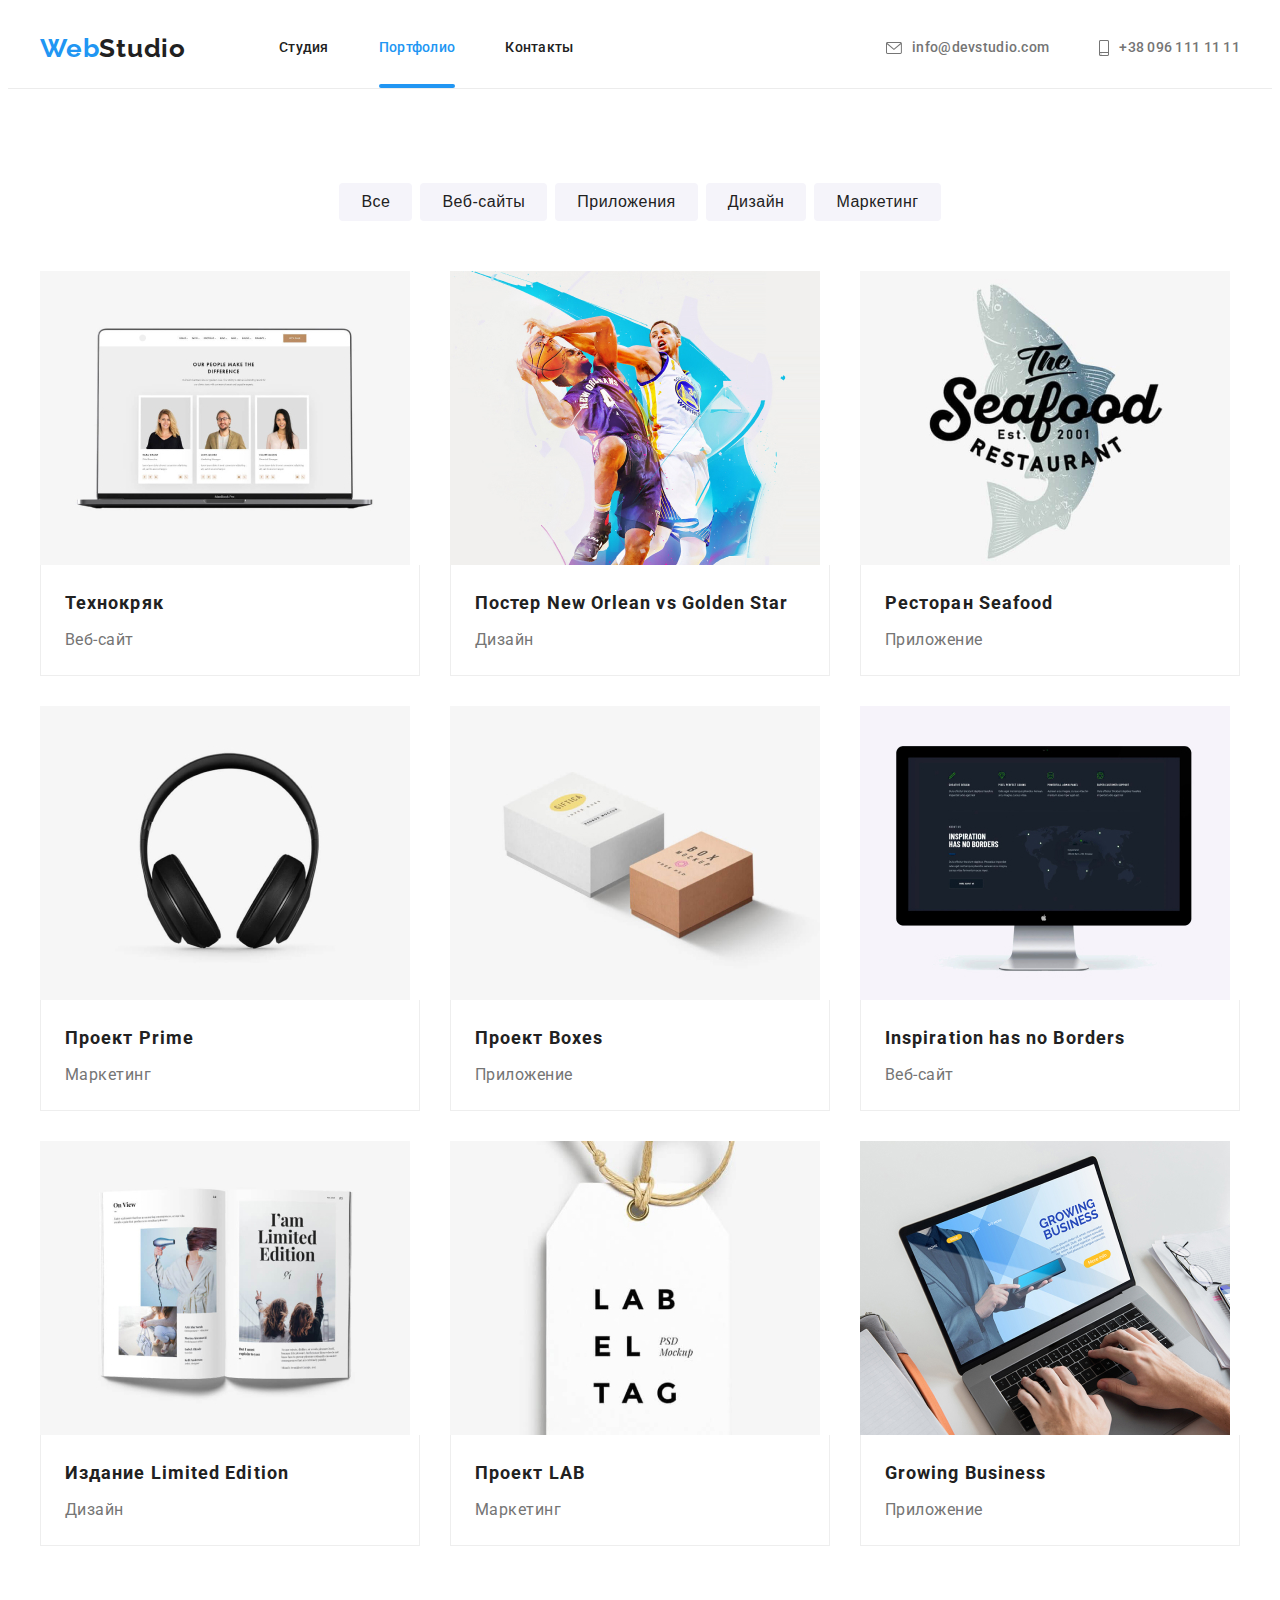
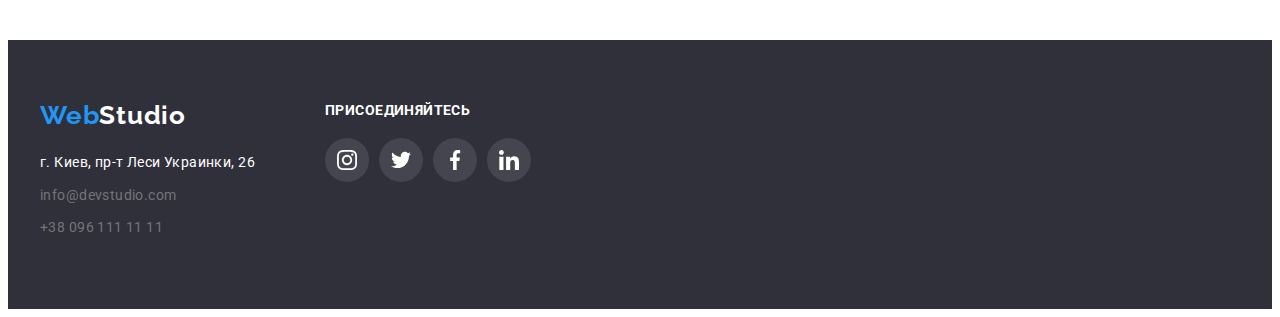
==== portfolio.html @ d43a2be7 "добавляет начальные файлы" ====
<!DOCTYPE html>
<html lang="ru">
<head>
    <meta charset="UTF-8">
    <meta name="viewport" content="width=device-width, initial-scale=1.0">
    <title>WebStudio</title>
    <link rel="stylesheet" href="https://cdnjs.cloudflare.com/ajax/libs/modern-normalize/1.0.0/modern-normalize.min.css" integrity="sha512-ISS7cAi1PEhQ8jnbJpJZMd29NlhNj4AWYyLOSp2CE/CsHxTCu+r+t0D2yoJudVrd0/8fTVPUVDzY5Tvli75u/g==" crossorigin="anonymous" />
    <link rel="preconnect" href="https://fonts.gstatic.com">
    <link href="https://fonts.googleapis.com/css2?family=Raleway:wght@700&family=Roboto:wght@400;500;700;900&display=swap" rel="stylesheet">
    <link rel="stylesheet" href="./css/style.css">
</head>

<body>
  <!-- Шапка сайта -->
   <!-- Шапка сайта -->
   <header class="header side-portfolio">

    <div class="container">
        <a class="logo" href="index.html">
            <span class="logo-web">Web</span><span class="logo-studio">Studio</span>
        </a>
        <nav class="nav-site">
            
            <ul class="nav-links" >
                <li class="item"> <a class="nav-link " href="./index.html" >Студия</a></li>
                <li class="item"> <a class="nav-link current" href="./portfolio.html" >Портфолио</a></li>
                <li class="item"> <a class="nav-link" href="" >Контакты</a></li>
            </ul>

        </nav>
        <ul class="nav-contact" >
            <li> <a class="contact-link email-link"  href="mailto:info@devstudio.com">
                <svg class="email-icon" >
                    <use href="./icon/symbol-defs.svg#icon-convert"></use>
                </svg>
                info@devstudio.com 
                </a>
            </li>
            <li> <a class="contact-link tel-link" href="tel:+380961111111" >
                <svg class="tel-icon" >
                    <use href="./icon/symbol-defs.svg#icon-phone"></use>
                </svg>
                +38 096 111 11 11
                </a>
            </li>
        </ul>
    </div>
             
    </header>
    <!--Уникальная информация -->
    <main>
        <section class="samples">
            <div class="container">
                <h1 class="visually-hidden">Наши работы</h1> <!--потом спрятать -->
                <ul class="list">
                    <li class="list-type"><button type="button" class="type-work">Все</button></li>
                    <li class="list-type"><button type="button" class="type-work">Веб-сайты</button></li>  
                    <li class="list-type"><button type="button" class="type-work">Приложения</button></li> 
                    <li class="list-type"><button type="button" class="type-work">Дизайн</button></li>
                    <li class="list-type"><button type="button" class="type-work">Маркетинг</button></li>
                </ul>

                <ul class="work-list">
                    <li class="work-project" >
                        <a class="project-link"  href="">
                            <div class="project-photo">
                                <img  src="./images/portfolio1.jpg" alt="Ноутбук">
                                <div class="overlay">
                                    <p class="overlay-text">
                                        Технокряк это современная площадка распространения коронавируса. Компании используют эту платформу для цифрового шпионажа и атак на защищённые сервера конкурентов.
                                    </p>
                                </div>
                            </div>
                            
                           <div class="project-content">
                                <h2 class="work-name">Технокряк</h2>
                                <p class="work-text">Веб-сайт</p>
                           </div> 
                        </a>
                    </li>
                    <li class="work-project" > 
                        <a class="project-link" href="">
                            <div class="project-photo">
                                <img class="project-photo" src="./images/portfolio2.jpg" alt="Баскетболисты">
                                <div class="overlay">
                                    <p class="overlay-text">
                                        Технокряк это современная площадка распространения коронавируса. Компании используют эту платформу для цифрового шпионажа и атак на защищённые сервера конкурентов.
                                    </p>
                                </div>
                            </div>
                            
                            <div class="project-content">
                                <h2 class="work-name">Постер New Orlean vs Golden Star</h2> 
                                <p class="work-text">Дизайн</p>
                            </div>
                            
                        </a>
                    </li>
                    <li class="work-project" > 
                        <a class="project-link" href="">
                            <div class="project-photo">
                                <img class="project-photo" src="./images/portfolio3.jpg" alt="Логотип ресторана">
                                <div class="overlay">
                                    <p class="overlay-text">
                                        Технокряк это современная площадка распространения коронавируса. Компании используют эту платформу для цифрового шпионажа и атак на защищённые сервера конкурентов.
                                    </p>
                                </div>
                            </div>
                            
                            <div class="project-content">
                                <h2 class="work-name">Ресторан Seafood</h2>
                                <p class="work-text">Приложение</p>
                            </div>
                            
                        </a>
                    </li>
                    <li class="work-project" > 
                        <a class="project-link" href="">
                            <div class="project-photo">
                                <img class="project-photo" src="./images/portfolio4.jpg" alt="Наушники">
                                <div class="overlay">
                                    <p class="overlay-text">
                                        Технокряк это современная площадка распространения коронавируса. Компании используют эту платформу для цифрового шпионажа и атак на защищённые сервера конкурентов.
                                    </p>
                                </div>
                            </div>
                            
                            <div class="project-content">
                                <h2 class="work-name">Проект Prime</h2>
                                <p class="work-text">Маркетинг</p>
                            </div>
                            
                        </a>
                    </li>
                    <li class="work-project" > 
                        <a class="project-link" href="">
                            <div class="project-photo">
                                <img class="project-photo" src="./images/portfolio5.jpg" alt="Белая и коричнева коробка">
                                <div class="overlay">
                                    <p class="overlay-text">
                                        Технокряк это современная площадка распространения коронавируса. Компании используют эту платформу для цифрового шпионажа и атак на защищённые сервера конкурентов.
                                    </p>
                                </div>
                            </div>
                            
                            <div class="project-content">
                                <h2 class="work-name">Проект Boxes</h2>
                                <p class="work-text">Приложение</p>
                            </div>
                            
                        </a>
                    </li>
                    <li class="work-project" > 
                        <a class="project-link" href="">
                            <div class="project-photo">
                                <img class="project-photo" src="./images/portfolio6.jpg" alt="Монитор">
                                <div class="overlay">
                                    <p class="overlay-text">
                                        Технокряк это современная площадка распространения коронавируса. Компании используют эту платформу для цифрового шпионажа и атак на защищённые сервера конкурентов.
                                    </p>
                                </div>
                            </div>
                            <div class="project-content">
                                <h2 class="work-name">Inspiration has no Borders</h2>
                                <p class="work-text">Веб-сайт</p>
                            </div>
                            
                        </a>
                    </li>
                    <li class="work-project" > 
                        <a class="project-link" href="">
                            <div class="project-photo">
                                <img class="project-photo" src="./images/portfolio7.jpg" alt="Книга">
                                <div class="overlay">
                                    <p class="overlay-text">
                                        Технокряк это современная площадка распространения коронавируса. Компании используют эту платформу для цифрового шпионажа и атак на защищённые сервера конкурентов.
                                    </p>
                                </div>
                            </div>
                            
                            <div class="project-content">
                                <h2 class="work-name">Издание Limited Edition</h2>
                                <p class="work-text">Дизайн</p>
                            </div>
                            
                        </a>
                    </li>
                    <li class="work-project" > 
                        <a class="project-link" href="">
                            <div class="project-photo"> 
                                <img class="project-photo" src="./images/portfolio8.jpg" alt="Логотип компании">
                                <div class="overlay">
                                    <p class="overlay-text">
                                        Технокряк это современная площадка распространения коронавируса. Компании используют эту платформу для цифрового шпионажа и атак на защищённые сервера конкурентов.
                                    </p>
                                </div>
                            </div>
                            <div class="project-content">
                                <h2 class="work-name">Проект LAB</h2>
                                <p class="work-text">Маркетинг</p>
                            </div>
                            
                        </a>
                    </li>
                    <li class="work-project" > 
                        <a class="project-link" href="">
                            <div class="project-photo">
                                <img class="project-photo" src="./images/portfolio9.jpg" alt="Работа на ноутбуком">
                                <div class="overlay">
                                    <p class="overlay-text">
                                        Технокряк это современная площадка распространения коронавируса. Компании используют эту платформу для цифрового шпионажа и атак на защищённые сервера конкурентов.
                                    </p>
                                </div>

                            </div>
                            
                            <div class="project-content">
                                <h2 class="work-name">Growing Business</h2>
                                <p class="work-text">Приложение</p>
                            </div>
                            
                        </a>
                    </li>
                </ul>
            </div>
            
        </section>
    </main>
    <!--Подвал-->
    <footer>
        <div class="container footer-part">
            <div class="nav-footer">
                 <a class="logo-footer" href="index.html" >
                     <span class="logo-web" >Web</span><span class="logo-studio" >Studio</span>
                 </a>
 
                 <address>
                     г. Киев, пр-т Леси Украинки, 26
                 </address> 
 
                 <ul class="contact-footer" >
                     <li> <a class="footer-link" href="mailto:info@devstudio.com" >info@devstudio.com </a></li>
                     <li> <a class="tel-footer footer-link" href="tel:+380961111111" >+38 096 111 11 11</a></li>
                 </ul>
            </div>
            
             <div class="social-footer">
                 <p class="action">присоединяйтесь</p>
                 <ul class="company-links">
                     <li class="choose-social">
                         <a class="company-social" href="">
                             <svg class="master-icon" >
                                 <use href="./icon/symbol-defs.svg#icon-instagram"></use>
                             </svg>
                         </a>
                     </li>
                     <li class="choose-social">
                         <a class="company-social" href="">
                             <svg class="master-icon">
                                 <use href="./icon/symbol-defs.svg#icon-twitter"></use>
                             </svg>
                         </a>
                     </li>
                     <li class="choose-social">
                         <a class="company-social" href="">
                             <svg class="master-icon">
                                 <use href="./icon/symbol-defs.svg#icon-facebook"></use>
                             </svg>
                         </a>
                     </li>
                     <li class="choose-social">
                         <a class="company-social" href="">
                             <svg class="master-icon">
                                 <use href="./icon/symbol-defs.svg#icon-linkedin"></use>
                             </svg>
                         </a>
                     </li>
                 </ul>
             </div>
        </div>
     </footer>
</body>
</html>
---- css/style.css ----
/*основные цвета страницы
цвет основного текста - color: #212121 ;
вторичный цвет - color: #757575;
белый - #ffffff;
акцент - color: #2196F3;
фоны - background: #2F303A;
background: #E5E5E5;
background: #F5F4FA;
 */
 :root{
     --main-color: #212121; 
     --sec-color: #757575;
     --accent-color: #2196F3;
 }

 
 body{
    font-family: 'Roboto', sans-serif;
    color: var(--main-color);
 }
main{
    background-color: #ffffff;
}

 a{
     text-decoration: none;
 }
 li{
     list-style: none;
 }
 h1,
 h2,
 h3,
 ul,
 p{
     margin: 0;
 }
 img{
     display: block;
     max-width: 100%;
     height: auto;
 }
 .container{
    margin-left: auto;
    margin-right: auto;
    width: 1200px;
    padding-left: 15px;
    padding-right: 15px;
    /* outline: 2px solid tomato; */
 }
 .visually-hidden{
     position: absolute;
     clip: rect(0 0 0 0);
     width: 1px;
     height: 1px;
     margin: -1px;
 }
 

 /*header*/
 .header > .container{
     display: flex;
     align-items: center;
 }

 .logo{
     margin-right: 93px;
 }
 
.logo-web{
    color:var(--accent-color) ;
}
.logo-studio{
    color:var(--main-color) ;
}
.logo-web,
.logo-studio{

    font-family: 'Raleway', sans-serif;
    font-weight: bold;
    font-size: 26px;
    line-height: 1.19;
    letter-spacing: 0.03em;
}

.nav-links,
.nav-contact{
    display: flex;
}
.nav-links{
    padding: 0px;
}

.nav-links > .item:not(:last-child){
   margin-right: 50px; 
}


 .nav-link,
 .contact-link{
     
    display: block;
    padding-top: 32px;
    padding-bottom: 32px;

     color: var(--main-color);
    font-weight: 500;
    font-size: 14px;
    line-height: 1.14;
    letter-spacing: 0.02em;
    transition: color 250ms cubic-bezier(0.4, 0, 0.2, 1);
 }
 .nav-link:hover,
 .nav-link:focus{
     color: var(--accent-color);
    
 }
 .nav-site .nav-link.current{
     color:var(--accent-color) ;
 }
 .item{
     position: relative;
 }
 .current::before{
     content: "";
     position: absolute;
     display: inline-block;

     bottom: 0px;
     left: 0px;
     width: 100%;
     height: 4px;
     border-radius: 2px;
     background-color: var(--accent-color);
 }

 .nav-contact{
     margin-left: auto;
     padding: 0px;
 }

 
.contact-link{
    color: var(--sec-color) ;
}

.contact-link:hover,
.contact-link:focus{
    color:var(--accent-color) ;
    
}
.email-link{
    display: flex;
    align-items: center;
    
    margin-right: 50px;
}
.email-icon{
    width: 16px;
    height: 12px;
    margin-right: 10px;
    fill: currentcolor;
    
}
.tel-link{
    display:flex;
    align-items: center;
}
.tel-icon{
    width: 10px;
    height: 16px;
    margin-right: 10px;
    fill: currentcolor;

}


    

/*main*/
.hero{
    background-color:#C4C4C4;
    text-align: center;
    background-image:linear-gradient(
        to right,rgba(47, 48, 58, 0.4),
                 rgba(47, 48, 58, 0.4)),
    url(../images/bghero.jpg);
    background-repeat: no-repeat;
    background-position: center;
    /* background-size: cover; */
}

.hero-container{
    max-width: 1600px;
    height: 600px;
              
    padding-top: 200px;
    padding-bottom: 200px;
}


.hero-title{
    display: inline-block;
    margin-top: 0;
    margin-bottom: 30px;
    width: 696px;
    

    color: #ffffff;
    font-weight: 900;
    font-size: 44px;
    line-height: 1.36;
    text-align: center;
    letter-spacing: 0.06em;
    text-transform: uppercase;
}
.button{
    display: flex;
    align-items: center;
    min-width: 200px;
    height: 50px;
    border: 0px solid var(--accent-color);
    border-radius: 4px;
    padding: 10px 32px;
    margin-right: auto;
    margin-left: auto;
    

    background-color:var(--accent-color) ;
    color: #ffffff;
    font-weight: 700;
    font-size: 16px;
    line-height: 1.87;
    text-align: center;    
    letter-spacing: 0.06em;
    cursor:pointer
}

    /* strengths-container */
.strengths-plus{
    padding-top: 94px;
}
.strengths{
    padding-top: 94px;
    padding-bottom: 94px;
}    

.strengths-container{
display: flex;
padding: 0px;

}

.strengths-container > .item{
    width: 270px;
}
.strengths-container > .item:not(:last-child){
    margin-right: 30px;
}

.strengths-icon{
    display: flex;
    justify-content: center;
    align-items: center;
    width: 270px;
    height: 120px;
    background-color: #F5F4FA;
    margin-bottom: 30px;
    
}


.strengths-title{
   
    margin-bottom: 10px;

   

    font-weight: 700;
    font-size: 14px;
    line-height: 16px;
    letter-spacing: 0.03em;
    text-transform: uppercase;
}
.strengths-text {
    
    

    color:var(--sec-color) ;
    font-size: 14px;
    line-height: 1.71;
    letter-spacing: 0.03em;
}

.section-title{
    margin-bottom: 50px;
    

    font-weight: 700;
    font-size: 36px;
    line-height: 1.17;
    text-align: center;
    letter-spacing: 0.03em;
}
.strengths-img{
    display: block;
    
}

.strengths-container > .strengths-list:not(:last-child){
    margin-right: 30px;
}
.product{
    display: flex;
    position: relative;
}

.product-title{
    position: absolute;
    display: flex;
    align-items: center;
    justify-content: center;
    margin: 0;
    width: 370px;
    height: 70px;
    bottom: 0;
    left: 0;
    text-transform: uppercase;
    color: var(--light-text-color);
    background: rgba(47, 48, 58, 0.8);
}

.strengths-img-title{
    /* text-transform: uppercase;
    color: #FFFFFF; */
    
    font-size: 14px;
    line-height: 1.14;
    text-align: center;
    letter-spacing: 0.03em;
    text-transform: uppercase;
    color: #ffffff;
}


/* Team */
.team{
    background-color: #F5F4FA;
    padding-top: 94px;
    padding-bottom: 94px;
}

.section-team{
    
    margin-bottom: 50px;

    font-weight: 700;
    font-size: 36px;
    line-height: 1.17;
    text-align: center;
    letter-spacing: 0.03em; 
}


.team-container{
    display: flex;
    padding: 0px;
}
.team-container > .team-person:not(:last-child){
    margin-right: 30px;
}

.team-person{
    background-color: #ffffff;
    box-shadow: 0px 1px 3px rgba(0, 0, 0, 0.12), 0px 1px 1px rgba(0, 0, 0, 0.14), 0px 2px 1px rgba(0, 0, 0, 0.2);
    border-radius: 0px 0px 4px 4px;

}
.person-name{
    margin-top: 30px;
    margin-bottom: 10px;

    color: var(--main-color);
    font-weight: 500;
    font-size: 16px;
    line-height: 1.19;
    text-align: center;
    letter-spacing: 0.03em;
}
.profession{
    padding-bottom: 16px;    
    color:var(--sec-color) ;
    font-size: 16px;
    line-height: 1.19;
    text-align: center;
    letter-spacing: 0.03em;
}
.master-social{
    display: flex;
    padding: 0px;
    justify-content: center;
}
.master-link{
    display: flex;
    justify-content: center;
    align-items: center;
    width: 44px;
    height: 44px;
    border-radius: 50%;

    margin-bottom: 30px;
    background-color: #ffffff;
    color: #AFB1B8;
    transition: background-color 250ms cubic-bezier(0.4, 0, 0.2, 1),
    color 250ms cubic-bezier(0.4, 0, 0.2, 1);
}
.master-link:hover,
.master-link:focus{
    background-color: var(--accent-color);
    color: #ffffff;
}

.master-icon{
    background-size: contain;
    background-position: center;
    width: 20px;
    height: 20px;
    fill: currentColor;
}
.social-type:not(:last-child){
    margin-right: 10px;}
/*clients*/
.clients{
    padding-top: 94px;
    padding-bottom: 94px;
}
.clients-list{
    display: flex;
    padding: 0px;
    justify-content: center;
}
.client-link{
    display: inline-flex;
    justify-content: center;
    align-items: center;

    width: 170px;
    height: 90px; 
    border: 1px solid #AFB1B8;
    border-radius: 4px;

    color:  #AFB1B8;
}
.client-logo{
    background-size: contain;
    fill: currentColor;
    transition: color 250ms cubic-bezier(0.4, 0, 0.2, 1),
    border-color 250ms cubic-bezier(0.4, 0, 0.2, 1);
}
.client-link:focus,
.client-link:hover{
    color: var(--accent-color);
    border-color: var(--accent-color);
    
}
.client-type:not(:last-child){
    margin-right: 30px;}

/*footer*/
footer{
    background-color:#2F303A;
    padding-top: 60px;
    padding-bottom: 60px;
}
.footer-part{
    display: flex;
}
.logo-footer{
    display: inline-block;
    margin-bottom: 20px;
}
footer .logo-studio{
    color: #ffffff;
}
address{
    margin-bottom: 9px;

    color: #ffffff;
    font-style: normal;
    font-size: 14px;
    line-height: 1.71;
    letter-spacing: 0.03em;
}
.contact-footer{
    padding: 0px;
}
.footer-link{
    display: inline-block;
    margin-bottom: 9px;


    color: var(--sec-color);
    font-size: 14px;
    line-height: 1.71;
    letter-spacing: 0.03em;
    transition: color 250ms cubic-bezier(0.4, 0, 0.2, 1);
}
.footer-link:hover,
.footer-link:focus{
    color: var(--accent-color);
}

.social-footer{
    margin-left: 70px;
    
}
.company-links{
    display: flex;
    padding: 0px;
}
.action{
    margin-bottom: 20px;


    display: inline-flex;
    font-weight: bold;
    font-size: 14px;
    line-height: 16px;
    letter-spacing: 0.03em;
    text-transform: uppercase;

    color: #FFFFFF;
}
.company-social{
    display: flex;
    justify-content: center;
    align-items: center;
    width: 44px;
    height: 44px;
    border-radius: 50%;

    
    background-color: rgba(255, 255, 255, 0.1);
    color: #ffffff;
    transition: background-color 250ms cubic-bezier(0.4, 0, 0.2, 1);
}
.master-icon{
    background-size: contain;
    background-position: center;
    width: 20px;
    height: 20px;
    fill: currentColor;
}
.company-social:focus,
.company-social:hover{
    background-color: var(--accent-color);
}

.choose-social:not(:last-child){
    margin-right: 10px;}

/*portfolio*/
.samples{
    padding-top: 94px;
    padding-bottom: 94px;
    background-color: #ffffff;
}
.side-portfolio{
    
    border-bottom-width: 1px;
    border-bottom-style: solid;
    border-bottom-color:#ECECEC;
}
.list{
    display: flex;
    justify-content: center;
    padding: 0px;
}
.list-type{
    
    margin-bottom: 50px;
}
.list > .list-type:not(:last-child){
    margin-right: 8px;
}
.type-work{
    padding: 6px 22px;
    background-color: #F5F4FA;
    border:0px solid #F5F4FA;
    border-radius: 4px;
}

.type-work{
    background-color: #F5F4FA;
    color: var(--main-color);
    font-weight: 500;
    font-size: 16px;
    line-height: 1.62;
    text-align: center;
    letter-spacing: 0.03em;
    cursor:pointer;

    transition: color 250ms cubic-bezier(0.4, 0, 0.2, 1),
    background-color 250ms cubic-bezier(0.4, 0, 0.2, 1),
    box-shadow 250ms cubic-bezier(0.4, 0, 0.2, 1);
}
.type-work:hover,
.type-work:focus{
    background-color:var(--accent-color);
    color: #ffffff;
    box-shadow: 0px 3px 1px rgba(0, 0, 0, 0.1), 0px 1px 2px rgba(0, 0, 0, 0.08), 0px 2px 2px rgba(0, 0, 0, 0.12);

    
}

.work-list{
    display: flex;
    flex-wrap: wrap;
    padding: 0px;
}
.work-list a{
    display: block;
}
.work-project{
    width: calc((100% - 60px) / 3);
    margin-right: 30px;

}

.work-project:nth-child(3n){
    margin-right: 0px;
}
.work-project:nth-child(-n + 6){
    margin-bottom: 30px;
}

.project-photo{
    position: relative;
    overflow: hidden;
    /* display: block; */
}
.project-photo .overlay{
    position: absolute;
    left: 0px;
    top: 0px;
    width: 100%;
    height: 100%;
    background-color: var(--accent-color);
    opacity: 0.9;
    transform: translateY(100%);
    transition: transform 250ms cubic-bezier(0.4, 0, 0.2, 1);

}
.project-link:hover .overlay,
.project-link:focus .overlay{
    transform: translateY(0)
}
.overlay-text{
    /* text-align: center; */
    padding: 63px 24px;
    font-size: 18px;
    line-height: 1.56;
    letter-spacing: 0.03em;

    color: #FFFFFF;
}

.project-content{
    padding-left: 24px;
    padding-right: 24px;
    padding-top: 20px;
    padding-bottom: 20px;
    

    background: #FFFFFF;
    border: 1px solid #EEEEEE;
    border-top-width: 0px;
    box-sizing: border-box;
    
}

.work-name{
    margin-bottom: 4px;

    color: #212121;
    font-weight: 700;
    font-size: 18px;
    line-height: 2;
    letter-spacing: 0.06em;
}
.work-text{
    color: var(--sec-color);
    font-size: 16px;
    line-height: 1.87;
    letter-spacing: 0.03em;
}

.project-link{
    transition: box-shadow 250ms cubic-bezier(0.4, 0, 0.2, 1);
}
.project-link:focus,
.project-link:hover{
    box-shadow: 0px 1px 1px rgba(0, 0, 0, 0.12), 0px 4px 4px rgba(0, 0, 0, 0.06), 1px 4px 6px rgba(0, 0, 0, 0.16);
}

.backdrop{
    position: fixed;
    top: 0;
    left: 0;
    right: 0;
    bottom: 0;
    background-color: rgba(0, 0, 0, 0.2);
        
}
.modal{
    position: absolute;
    width: 528px;
    height: 581px;
    left: 50%;
    top: 50%;
    transform: translate(-50%, -50%);
    background-color: #ffffff;
    box-shadow: 0px 1px 3px rgba(0, 0, 0, 0.12), 0px 1px 1px rgba(0, 0, 0, 0.14), 0px 2px 1px rgba(0, 0, 0, 0.2);
    border-radius: 4px;
}
.modal-button{
    position: absolute;
    right: 0;
    margin-top: 8px;
    margin-right: 8px;
    width: 30px;
    height: 30px;
    justify-content: center;
    background-color: #FFFFFF;
    border: 1px solid rgba(0, 0, 0, 0.1);
    border-radius: 50%;
    box-sizing: border-box;
    transition: background-color 250ms cubic-bezier(0.4, 0, 0.2, 1),
     color 250ms cubic-bezier(0.4, 0, 0.2, 1);
}
/* Думаю так будет красивее */
.modal-button:hover,
.modal-button:focus{
    background-color: var(--accent-color);
    color: #FFFFFF;
}
.hidden{
    opacity: 0;
    pointer-events: none;
}
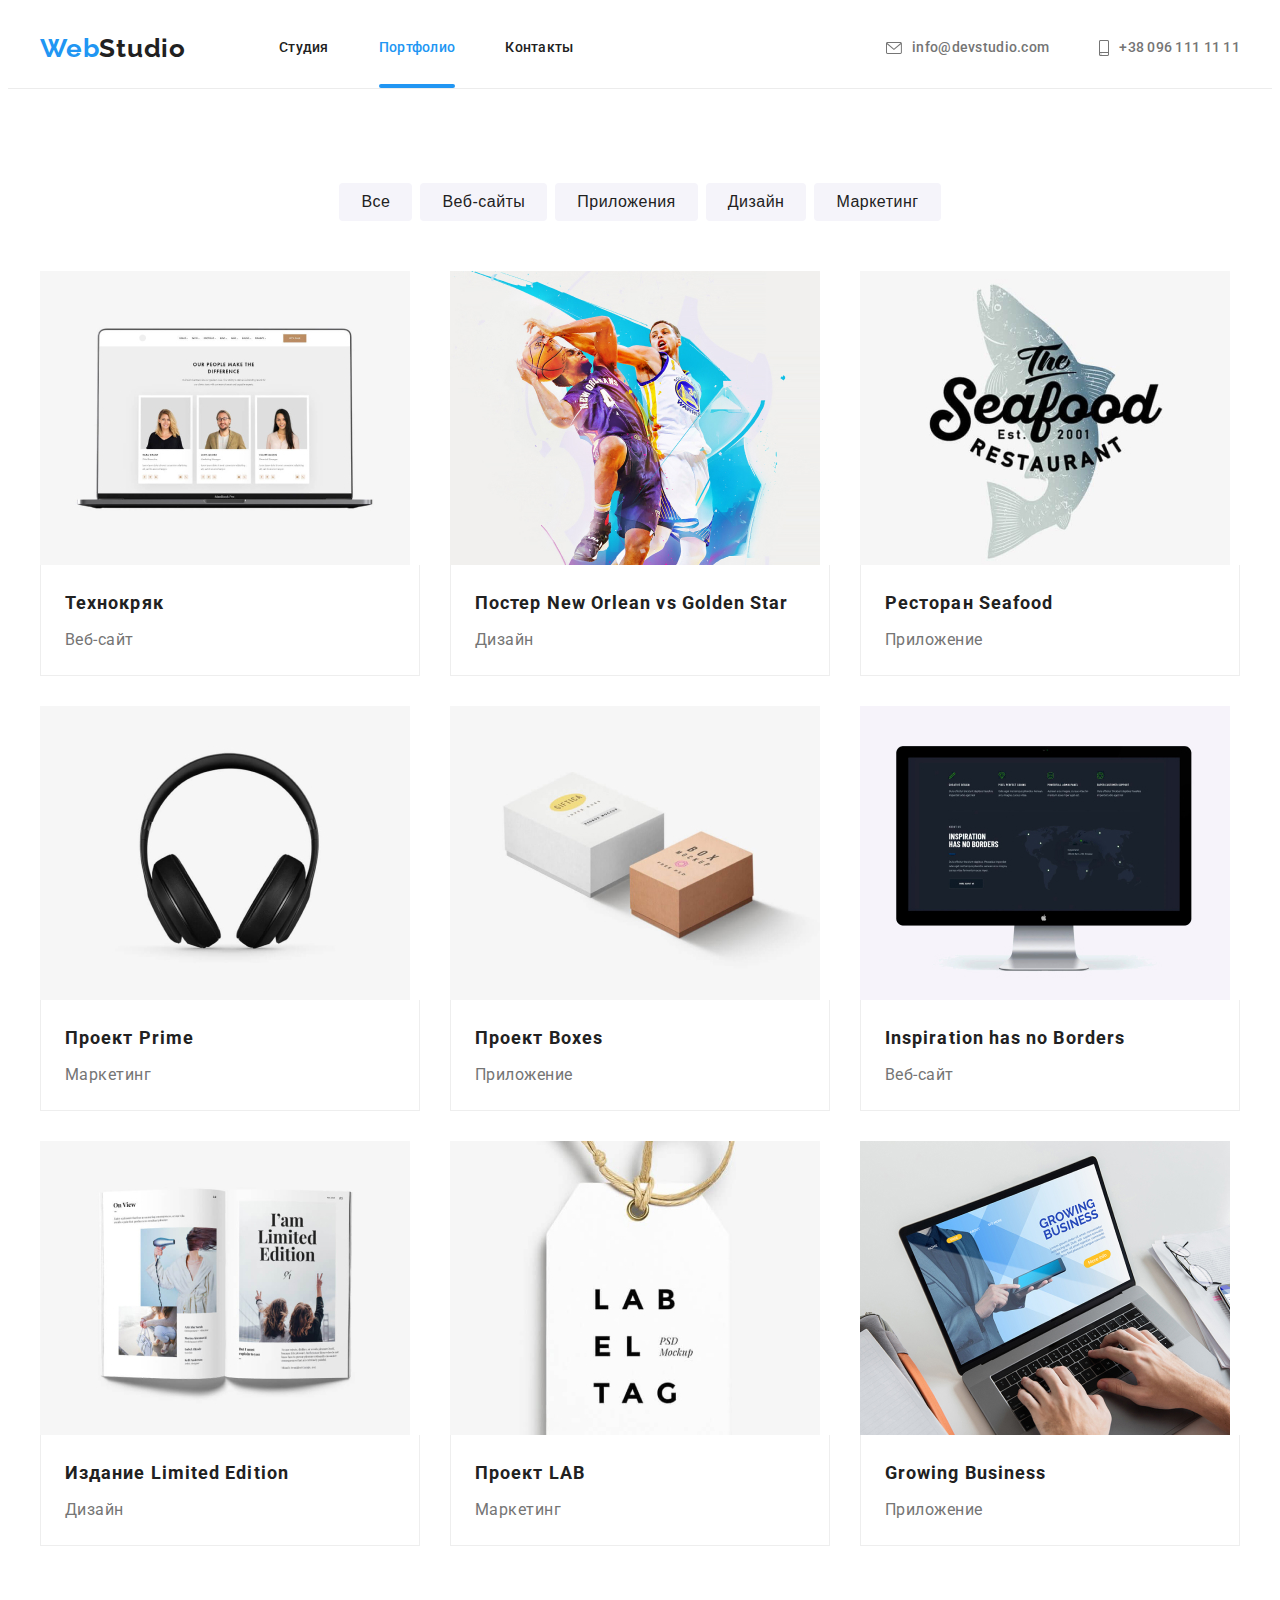
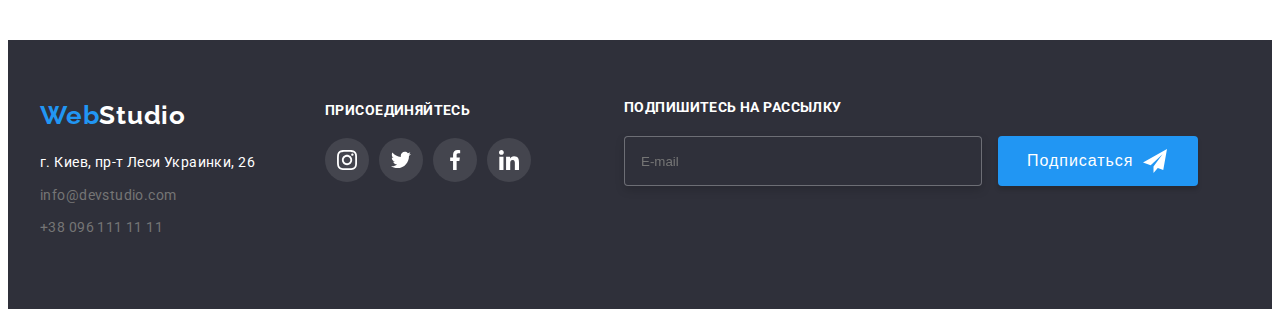
==== commit d04f4a38: "добавляет форму подписаться в фетере" ====
--- a/portfolio.html
+++ b/portfolio.html
@@ -277,6 +277,16 @@
                      </li>
                  </ul>
              </div>
+             <form class="footer-form">
+                <label class="footer-label" for="email">Подпишитесь на рассылку</label>
+                <input class="footer-input" type="email" name="email" id="email" placeholder="E-mail">
+                <button class="footer-button" type="submit"> 
+                    <span class="footer-button-text">Подписаться</span>
+                    <svg class="footer-button-svg">
+                        <use href="./icon/symbol-defs.svg#icon-send"></use>
+                    </svg>
+                </button>
+            </form>
         </div>
      </footer>
 </body>
--- a/css/style.css
+++ b/css/style.css
@@ -557,7 +557,84 @@
 }
 
 .choose-social:not(:last-child){
-    margin-right: 10px;}
+    margin-right: 10px;
+}
+
+.footer-form{
+    margin-left: 93px;
+}
+
+.footer-label{
+    margin-bottom: 20px;
+    
+    display: flex;
+
+    font-family: Roboto;
+    font-style: normal;
+    font-weight: bold;
+    font-size: 14px;
+    line-height: 1.14;
+    letter-spacing: 0.03em;
+    text-transform: uppercase;
+
+    color: #FFFFFF;
+}
+
+.footer-input{
+    display: inline-flex;
+    padding: 15px 0px 15px 16px;
+
+    width: 358px;
+    height: 50px;
+    background-color: #2F303A;
+    border: 1px solid rgba(255, 255, 255, 0.3);
+    box-sizing: border-box;
+    filter: drop-shadow(0px 4px 4px rgba(0, 0, 0, 0.15));
+    border-radius: 4px;
+}
+
+.footer-button{
+    display: inline-flex;
+    align-items: center;
+
+    margin-left: 12px;
+    width: 200px;
+    height: 50px;
+    padding: 0px;
+
+    background-color: var(--accent-color);
+
+    box-shadow: 0px 4px 4px rgba(0, 0, 0, 0.15);
+    border: 0px;
+    
+    border-radius: 4px;
+    cursor: pointer;
+    
+}
+.footer-button-text{
+    
+    padding: 10px 0px 10px 29px;
+
+    font-weight: 500 ;
+    font-size: 16px;
+    line-height: 1.87;
+    
+    align-items: center;
+    text-align: center;
+    letter-spacing: 0.06em;
+
+    color: #FFFFFF;
+}
+.footer-button-svg{
+    
+    margin-left: 10px;
+    
+    
+    width: 24px;
+    height: 24px;
+    fill: #FFFFFF;
+}
+
 
 /*portfolio*/
 .samples{
